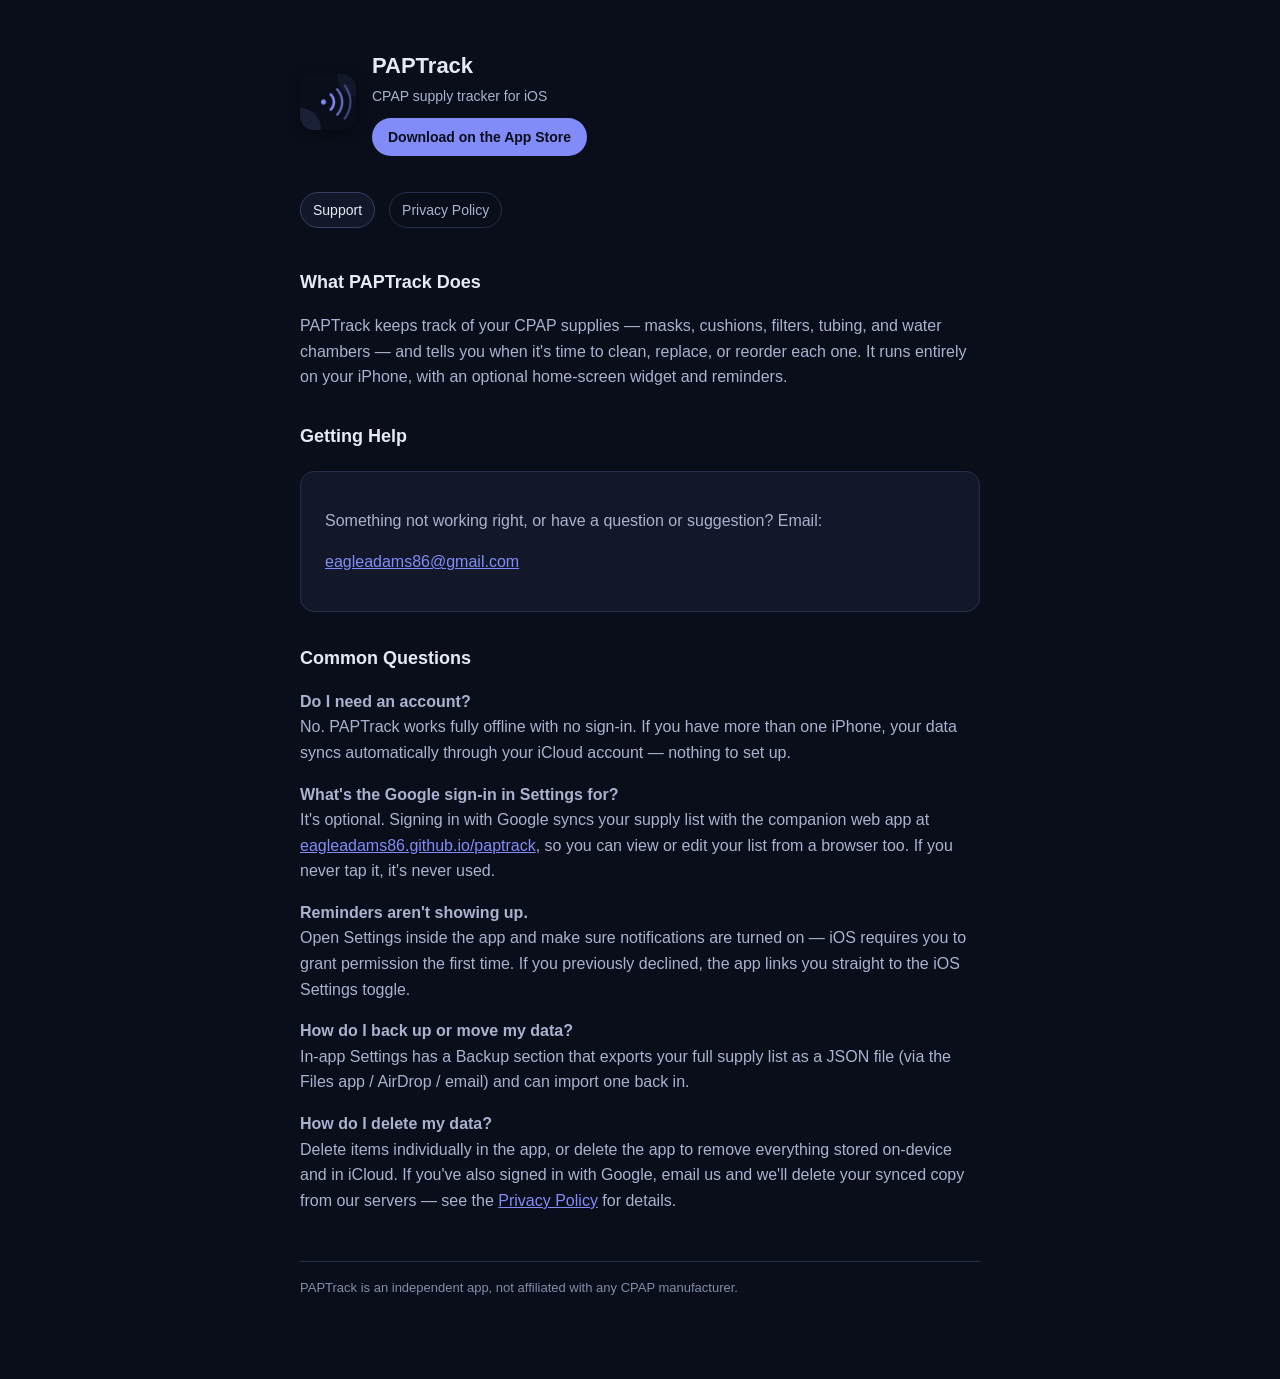
==== index.html @ 948b7377 "Add the App Store download link — PAPTrack 1.0 is live The hero now carries a Download on the App St" ====
<!doctype html>
<html lang="en">
<head>
<meta charset="utf-8">
<meta name="viewport" content="width=device-width, initial-scale=1">
<!-- Every page on eagleadams86.github.io shares one browser origin with the
     other apps' saved data, so even a static page carries a CSP: no script at
     all, and styles and images only from this site. -->
<meta http-equiv="Content-Security-Policy" content="default-src 'none'; style-src 'self'; img-src 'self'; base-uri 'none'; form-action 'none'">
<title>PAPTrack — Support</title>
<link rel="icon" type="image/png" href="assets/icon.png">
<link rel="stylesheet" href="style.css?v=3">
</head>
<body>
<div class="wrap">
  <header class="hero">
    <img src="assets/icon.png" alt="">
    <div>
      <h1>PAPTrack</h1>
      <p>CPAP supply tracker for iOS</p>
      <a class="store-link" href="https://apps.apple.com/us/app/paptrack-cpap-supply-tracker/id6793314905">Download on the App Store</a>
    </div>
  </header>

  <nav class="links">
    <a href="index.html" class="active" aria-current="page">Support</a>
    <a href="privacy.html">Privacy Policy</a>
  </nav>

  <h2>What PAPTrack Does</h2>
  <p>PAPTrack keeps track of your CPAP supplies — masks, cushions, filters, tubing, and water chambers — and tells you when it's time to clean, replace, or reorder each one. It runs entirely on your iPhone, with an optional home-screen widget and reminders.</p>

  <h2>Getting Help</h2>
  <div class="card">
    <p>Something not working right, or have a question or suggestion? Email:</p>
    <p><a href="mailto:eagleadams86@gmail.com">eagleadams86@gmail.com</a></p>
  </div>

  <h2>Common Questions</h2>

  <p><strong>Do I need an account?</strong><br>
  No. PAPTrack works fully offline with no sign-in. If you have more than one iPhone, your data syncs automatically through your iCloud account — nothing to set up.</p>

  <p><strong>What's the Google sign-in in Settings for?</strong><br>
  It's optional. Signing in with Google syncs your supply list with the companion web app at <a href="https://eagleadams86.github.io/paptrack/">eagleadams86.github.io/paptrack</a>, so you can view or edit your list from a browser too. If you never tap it, it's never used.</p>

  <p><strong>Reminders aren't showing up.</strong><br>
  Open Settings inside the app and make sure notifications are turned on — iOS requires you to grant permission the first time. If you previously declined, the app links you straight to the iOS Settings toggle.</p>

  <p><strong>How do I back up or move my data?</strong><br>
  In-app Settings has a Backup section that exports your full supply list as a JSON file (via the Files app / AirDrop / email) and can import one back in.</p>

  <p><strong>How do I delete my data?</strong><br>
  Delete items individually in the app, or delete the app to remove everything stored on-device and in iCloud. If you've also signed in with Google, email us and we'll delete your synced copy from our servers — see the <a href="privacy.html">Privacy Policy</a> for details.</p>

  <div class="meta">PAPTrack is an independent app, not affiliated with any CPAP manufacturer.</div>
</div>
</body>
</html>
---- style.css ----
/* Midnight palette — canonical source: tokens.json in eagleadams86/claude-theme-pack
   (the private source of truth for every app's palette; values are WCAG AA verified
   by its check_contrast.py — don't retune here, change the pack and re-copy). */
:root {
  --bg:#0a0e1a; --bg-card:#121829; --bg-card-alt:#1b2238; --border:#262f4a; --border-strong:#374163;
  --text-primary:#e7eaf6; --text-secondary:#aab2d0; --text-muted:#838cab;
  --accent:#818cf8; --green:#72fe84; --red:#fb7874;
  --radius:14px;
}

* { box-sizing: border-box; }

body {
  margin: 0;
  background: var(--bg);
  color: var(--text-primary);
  font: 16px/1.6 -apple-system, BlinkMacSystemFont, "Segoe UI", Roboto, sans-serif;
}

.wrap {
  max-width: 720px;
  margin: 0 auto;
  padding: 48px 20px 80px;
}

header.hero {
  display: flex;
  align-items: center;
  gap: 16px;
  margin-bottom: 36px;
}

header.hero img {
  width: 56px;
  height: 56px;
  border-radius: 14px;
  box-shadow: 0 4px 16px rgba(0,0,0,.4);
}

header.hero h1 {
  font-size: 22px;
  margin: 0;
}

header.hero p {
  margin: 2px 0 0;
  color: var(--text-secondary);
  font-size: 14px;
}

/* The App Store call-to-action under the hero title. Text colour is var(--bg)
   on purpose: the pack's onAccent token holds the same value as bg (dark ink
   on the accent fill) and this file's palette copy doesn't carry onAccent. */
a.store-link {
  display: inline-block;
  margin-top: 10px;
  background: var(--accent);
  color: var(--bg);
  text-decoration: none;
  font-size: 14px;
  font-weight: 600;
  padding: 8px 16px;
  border-radius: 999px;
}

a.store-link:hover { text-decoration: underline; }

nav.links {
  display: flex;
  gap: 14px;
  margin-bottom: 40px;
}

nav.links a {
  color: var(--text-secondary);
  text-decoration: none;
  font-size: 14px;
  padding: 6px 12px;
  border: 1px solid var(--border);
  border-radius: 999px;
}

nav.links a:hover, nav.links a.active, nav.links a[aria-current="page"] {
  color: var(--text-primary);
  border-color: var(--border-strong);
  background: var(--bg-card);
}

h2 {
  font-size: 18px;
  margin: 32px 0 10px;
  color: var(--text-primary);
}

h2:first-of-type { margin-top: 0; }

p, li { color: var(--text-secondary); }

a { color: var(--accent); }

ul { padding-left: 20px; }

.card {
  background: var(--bg-card);
  border: 1px solid var(--border);
  border-radius: var(--radius);
  padding: 20px 24px;
  margin: 20px 0;
}

.meta {
  color: var(--text-muted);
  font-size: 13px;
  margin-top: 48px;
  border-top: 1px solid var(--border);
  padding-top: 16px;
}

/* The effective-date line at the top of the privacy policy: same muted look,
   without the footer separator. Was an inline style attribute, which the CSP
   (style-src 'self', no 'unsafe-inline') rightly blocks. */
.meta.plain {
  margin-top: 0;
  border-top: none;
  padding-top: 0;
}

code {
  background: var(--bg-card-alt);
  padding: 2px 6px;
  border-radius: 4px;
  font-size: 14px;
}
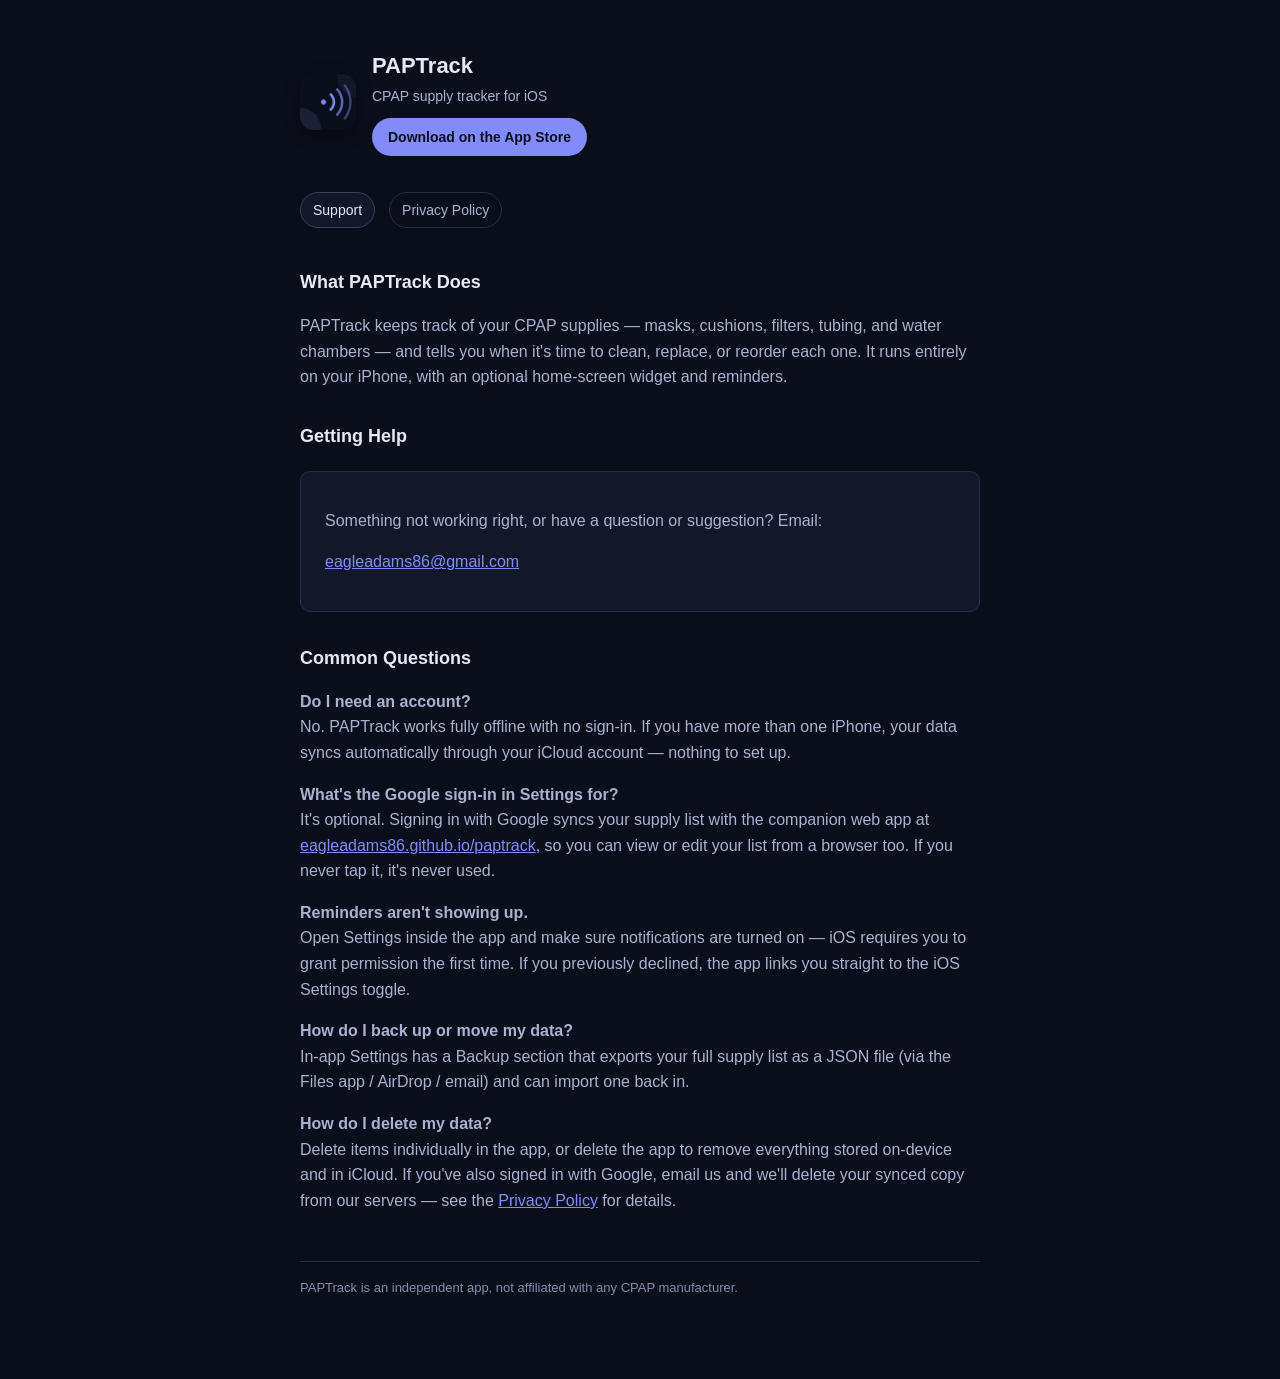
==== commit 688acad0: "Link the pack's theme.css instead of a hand-picked palette subset style.css held a midnight-only SUB" ====
--- a/index.html
+++ b/index.html
@@ -9,7 +9,8 @@
 <meta http-equiv="Content-Security-Policy" content="default-src 'none'; style-src 'self'; img-src 'self'; base-uri 'none'; form-action 'none'">
 <title>PAPTrack — Support</title>
 <link rel="icon" type="image/png" href="assets/icon.png">
-<link rel="stylesheet" href="style.css?v=3">
+<link rel="stylesheet" href="theme.css">
+<link rel="stylesheet" href="style.css?v=5">
 </head>
 <body>
 <div class="wrap">
--- a/theme.css
+++ b/theme.css
@@ -0,0 +1,223 @@
+/* ── GENERATED by build.py from tokens.json — DO NOT EDIT BY HAND ─────────────
+   Canonical theme palette for all eagleadams86 apps (source of truth:
+   github.com/eagleadams86/claude-theme-pack, local: ~/claude-theme-pack).
+
+   Themes: midnight (default, in :root), dark, light, sepia — selected with
+   data-theme="…" on <html>. Every pair below clears WCAG AA; check_contrast.py
+   in the pack is the gate. --text-hint sits at the 4.5:1 floor — never fade it
+   further. To change ANYTHING here: edit tokens.json in the pack, rebuild,
+   re-verify, then copy the generated file into each app.
+──────────────────────────────────────────────────────────────────────────── */
+:root {
+  /* Midnight — the default theme for all apps */
+  --bg: #0a0e1a;
+  --surface: #121829;
+  --surface-alt: #1b2238;
+  --border: #262f4a;
+  --border-strong: #374163;
+  --text-primary: #e7eaf6;
+  --text-secondary: #aab2d0;
+  --text-muted: #838cab;
+  --text-hint: #7f88a9;
+  --accent: #818cf8;
+  --on-accent: #0a0e1a;
+  --accent-bg: #242b4a;
+  --focus-border: #818cf8;
+  --border-control: #536396;
+  --ok: #72fe84;
+  --warn: #efbe39;
+  --serious: #f79b5c;
+  --err: #fb7874;
+  --ok-bg: #1e3635;
+  --warn-bg: #322c1b;
+  --serious-bg: #32241b;
+  --err-bg: #321b1b;
+  --btn-bg: #e7eaf6;
+  --btn-text: #0a0e1a;
+  --input-border: #374163;
+  --spinner-track: #262f4a;
+  --spinner-head: #7e87a8;
+  --radius: 10px;
+  --radius-sm: 6px;
+  --radius-pill: 999px;
+
+  /* Type — web only. The scale is derived from what the apps declare, not
+     from a modular ratio: 11–14px carries 78% of all font-size declarations.
+     Mobile deliberately does NOT get fixed sizes; see the role map in Theme.kt /
+     Theme.swift, which maps these roles onto the platform's scaling text styles. */
+  --font-sans: -apple-system, BlinkMacSystemFont, 'SF Pro Text', 'Segoe UI', Helvetica, Arial, sans-serif;
+  --font-mono: ui-monospace, SFMono-Regular, Menlo, monospace;
+  --fs-xs: 11px;        /* Uppercase section labels, axis ticks, legends */
+  --fs-sm: 12px;        /* Captions, help text, chips, badges */
+  --fs-base: 13px;      /* Body, controls, table and list rows */
+  --fs-md: 14px;        /* Emphasised body, card titles */
+  --fs-lg: 17px;        /* Panel and dialog headings */
+  --fs-xl: 22px;        /* Page titles, primary figures */
+  --fs-display: 30px;   /* Hero figures */
+  --fw-normal: 400;
+  --fw-medium: 500;
+  --fw-semibold: 600;
+  --fw-bold: 700;
+  --lh-tight: 1.25;
+  --lh-base: 1.5;
+  --lh-loose: 1.7;
+  --ls-tight: -0.01em;
+  --ls-label: 0.06em;
+
+  /* Never set --text-muted, --text-hint below --fs-sm (12px). Both sit at or near the 4.5:1
+     contrast floor, and passing the contrast gate is not the same as being
+     readable — check_contrast.py gates this. */
+
+  /* Spacing — 2px steps to 8px, 4px to 16px, then 8px and up. */
+  --sp-1: 2px;
+  --sp-2: 4px;
+  --sp-3: 6px;
+  --sp-4: 8px;
+  --sp-5: 12px;
+  --sp-6: 16px;
+  --sp-7: 24px;
+  --sp-8: 32px;
+  --sp-9: 48px;
+
+  /* Back-compat aliases (old lottery/portfolio names) — defined once, track the
+     active theme via var() */
+  --bg-card: var(--surface);
+  --bg-card-alt: var(--surface-alt);
+  --surface2: var(--surface-alt);
+  --border2: var(--border-strong);
+  --text: var(--text-primary);
+  --text2: var(--text-secondary);
+  --text3: var(--text-muted);
+  --green: var(--ok);
+  --red: var(--err);
+  --amber: var(--warn);
+  --green-bg: var(--ok-bg);
+  --red-bg: var(--err-bg);
+  --amber-bg: var(--warn-bg);
+  --unit-active-bg: var(--btn-bg);
+  --unit-active-txt: var(--btn-text);
+  --chart-tick: var(--text-muted);
+  --chart-grid: var(--border);
+}
+
+[data-theme="dark"] {
+  /* Dark */
+  --bg: #13151b;
+  --surface: #1c1f27;
+  --surface-alt: #262a33;
+  --border: #2d313b;
+  --border-strong: #3d424e;
+  --text-primary: #eef0f5;
+  --text-secondary: #adb1bd;
+  --text-muted: #9396a3;
+  --text-hint: #8c909d;
+  --accent: #eef0f5;
+  --on-accent: #13151b;
+  --accent-bg: #3c3e46;
+  --focus-border: #eef0f5;
+  --border-control: #626a7d;
+  --ok: #72fe84;
+  --warn: #efbe39;
+  --serious: #f79b5c;
+  --err: #fb7874;
+  --ok-bg: #273c33;
+  --warn-bg: #322c1b;
+  --serious-bg: #32241b;
+  --err-bg: #321b1b;
+  --btn-bg: #eef0f5;
+  --btn-text: #13151b;
+  --input-border: #3d424e;
+  --spinner-track: #2d313b;
+  --spinner-head: #9396a3;
+}
+
+[data-theme="light"] {
+  /* Light */
+  --bg: #f5f5f3;
+  --surface: #ffffff;
+  --surface-alt: #f0f0ee;
+  --border: #e0e0dd;
+  --border-strong: #c8c8c4;
+  --text-primary: #111110;
+  --text-secondary: #555551;
+  --text-muted: #656562;
+  --text-hint: #6d6d6d;
+  --accent: #266dc3;
+  --on-accent: #ffffff;
+  --accent-bg: #e9f0f9;
+  --focus-border: #266dc3;
+  --border-control: #8e8e86;
+  --ok: #0b7a67;
+  --warn: #7e6a07;
+  --serious: #995c33;
+  --err: #8f1e2a;
+  --ok-bg: #bcfee8;
+  --warn-bg: #fff0b2;
+  --serious-bg: #fff1e8;
+  --err-bg: #ffc9bf;
+  --btn-bg: #111110;
+  --btn-text: #ffffff;
+  --input-border: #c8c8c4;
+  --spinner-track: #e0e0dd;
+  --spinner-head: #656562;
+}
+
+[data-theme="sepia"] {
+  /* Sepia */
+  --bg: #f3ead7;
+  --surface: #fbf5e7;
+  --surface-alt: #eee2c9;
+  --border: #e0d3b4;
+  --border-strong: #cbb992;
+  --text-primary: #3a3020;
+  --text-secondary: #5e5039;
+  --text-muted: #6a5e46;
+  --text-hint: #71644b;
+  --accent: #3a3020;
+  --on-accent: #fbf5e7;
+  --accent-bg: #e2dbcd;
+  --focus-border: #3a3020;
+  --border-control: #9c824b;
+  --ok: #087256;
+  --warn: #746206;
+  --serious: #915430;
+  --err: #8b232d;
+  --ok-bg: #bcfee8;
+  --warn-bg: #fff0b2;
+  --serious-bg: #fee3d0;
+  --err-bg: #ffc9bf;
+  --btn-bg: #3a3020;
+  --btn-text: #fbf5e7;
+  --input-border: #cbb992;
+  --spinner-track: #e0d3b4;
+  --spinner-head: #6a5e46;
+}
+
+/* Explicit selection of the default theme needs no block: with no matching
+   [data-theme] the :root values above already apply. Apps should normalize
+   removed saved theme ids before setting data-theme: "slate" -> "dark" (same
+   palette, renamed), anything else unknown -> "midnight". */
+
+/* ── The one real RULE in this file ──────────────────────────────────────────
+   Everything above is custom properties; this is a declaration that takes
+   effect on its own, and it is here because every app needs it and no app
+   should have to remember it.
+
+   iOS Safari (and Chrome on Android) inflates the font of a block it judges to
+   be a wide column of small text — "font boosting" — only in LANDSCAPE, only
+   for some blocks, and never for the headings, tiles or table cells beside
+   them. These are UI-dense screens whose body text is 13px (--fs-base) sitting
+   in full-width cards, which is precisely the shape the heuristic fires on:
+   Financial Plan's card intros rendered two or three times the size of the
+   figures they introduced while everything around them stayed put.
+
+   `100%`, NOT `none`: `none` also disables the reader's own text scaling in
+   some engines, which is an accessibility setting rather than a bug — the same
+   distinction rule 7 draws for mobile Dynamic Type.
+
+   WEB ONLY, like the type scale, and for the same reason: there is no such
+   knob on Theme.kt / Theme.swift and there must not be one. Platform text
+   scaling on mobile is the setting to respect, not to switch off. An app that
+   inlines its tokens instead of linking this file (Golf Handicap) needs the
+   same two lines in its own <style>. */
+html { -webkit-text-size-adjust: 100%; text-size-adjust: 100%; }
--- a/style.css
+++ b/style.css
@@ -1,14 +1,18 @@
-/* Midnight palette — canonical source: tokens.json in eagleadams86/claude-theme-pack
-   (the private source of truth for every app's palette; values are WCAG AA verified
-   by its check_contrast.py — don't retune here, change the pack and re-copy). */
-:root {
-  --bg:#0a0e1a; --bg-card:#121829; --bg-card-alt:#1b2238; --border:#262f4a; --border-strong:#374163;
-  --text-primary:#e7eaf6; --text-secondary:#aab2d0; --text-muted:#838cab;
-  --accent:#818cf8; --green:#72fe84; --red:#fb7874;
-  --radius:14px;
-}
+/* ── Palette ────────────────────────────────────────────────────────────────
+   Comes from `theme.css`, linked before this file — the pack's generated file,
+   copied byte-for-byte, the same one every app in the family reads. Until
+   2026-08-18 this block held a hand-picked midnight-only SUBSET of the tokens;
+   the values were right, but a subset is a copy, and a copy is what drifts.
+   Linking the whole file also brings the other three themes along. Nothing here
+   selects one, so :root — midnight — applies, exactly as before.
+   --radius came across at 14px against the pack's 10px. That divergence is
+   gone: this site now takes the pack's radius like every other app.
+   Never retune anything here: change the pack's tokens.json, run its
+   check_contrast.py gate, rebuild, re-copy.
+──────────────────────────────────────────────────────────────────────────── */
 
 * { box-sizing: border-box; }
+/* text-size-adjust: theme.css declares it now (pack rule 9), not here. */
 
 body {
   margin: 0;
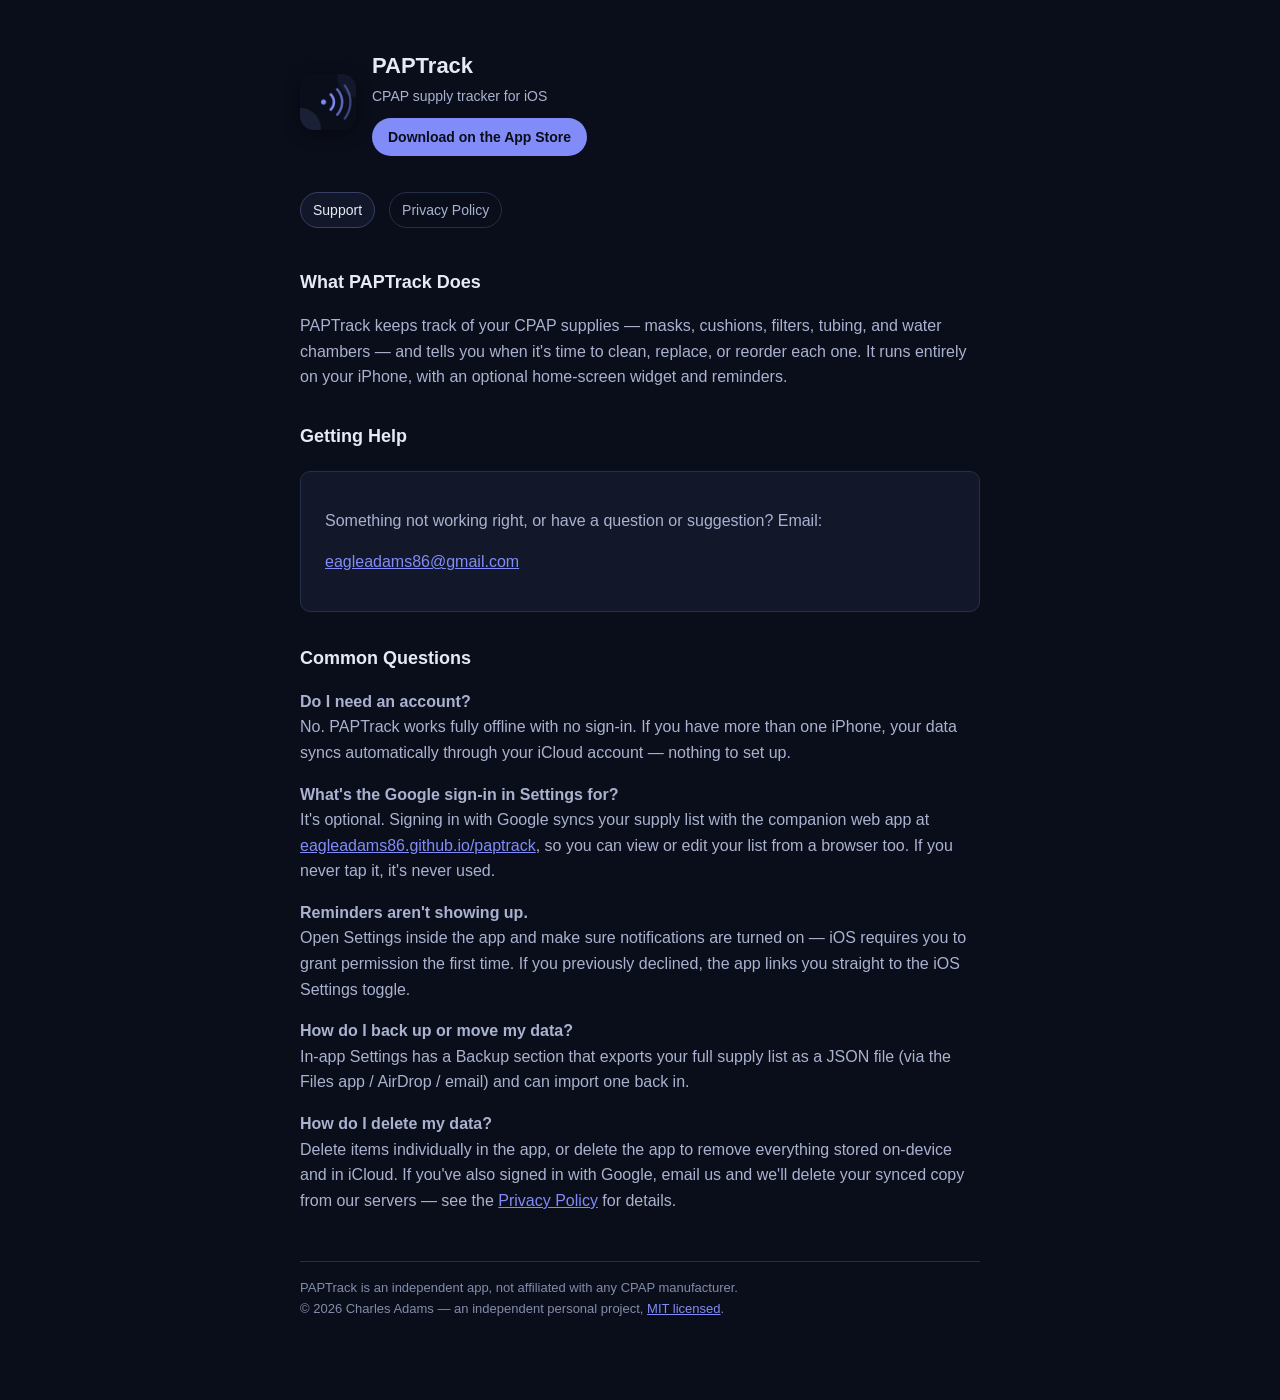
==== commit 2b29408d: "Add the copyright line to both pages Matches the authorship line every other public page in the fami" ====
--- a/index.html
+++ b/index.html
@@ -55,6 +55,8 @@
   Delete items individually in the app, or delete the app to remove everything stored on-device and in iCloud. If you've also signed in with Google, email us and we'll delete your synced copy from our servers — see the <a href="privacy.html">Privacy Policy</a> for details.</p>
 
   <div class="meta">PAPTrack is an independent app, not affiliated with any CPAP manufacturer.</div>
+  <div class="meta plain">&copy; 2026 Charles Adams — an independent personal project,
+    <a href="https://github.com/eagleadams86/paptrack-support/blob/main/LICENSE">MIT licensed</a>.</div>
 </div>
 </body>
 </html>
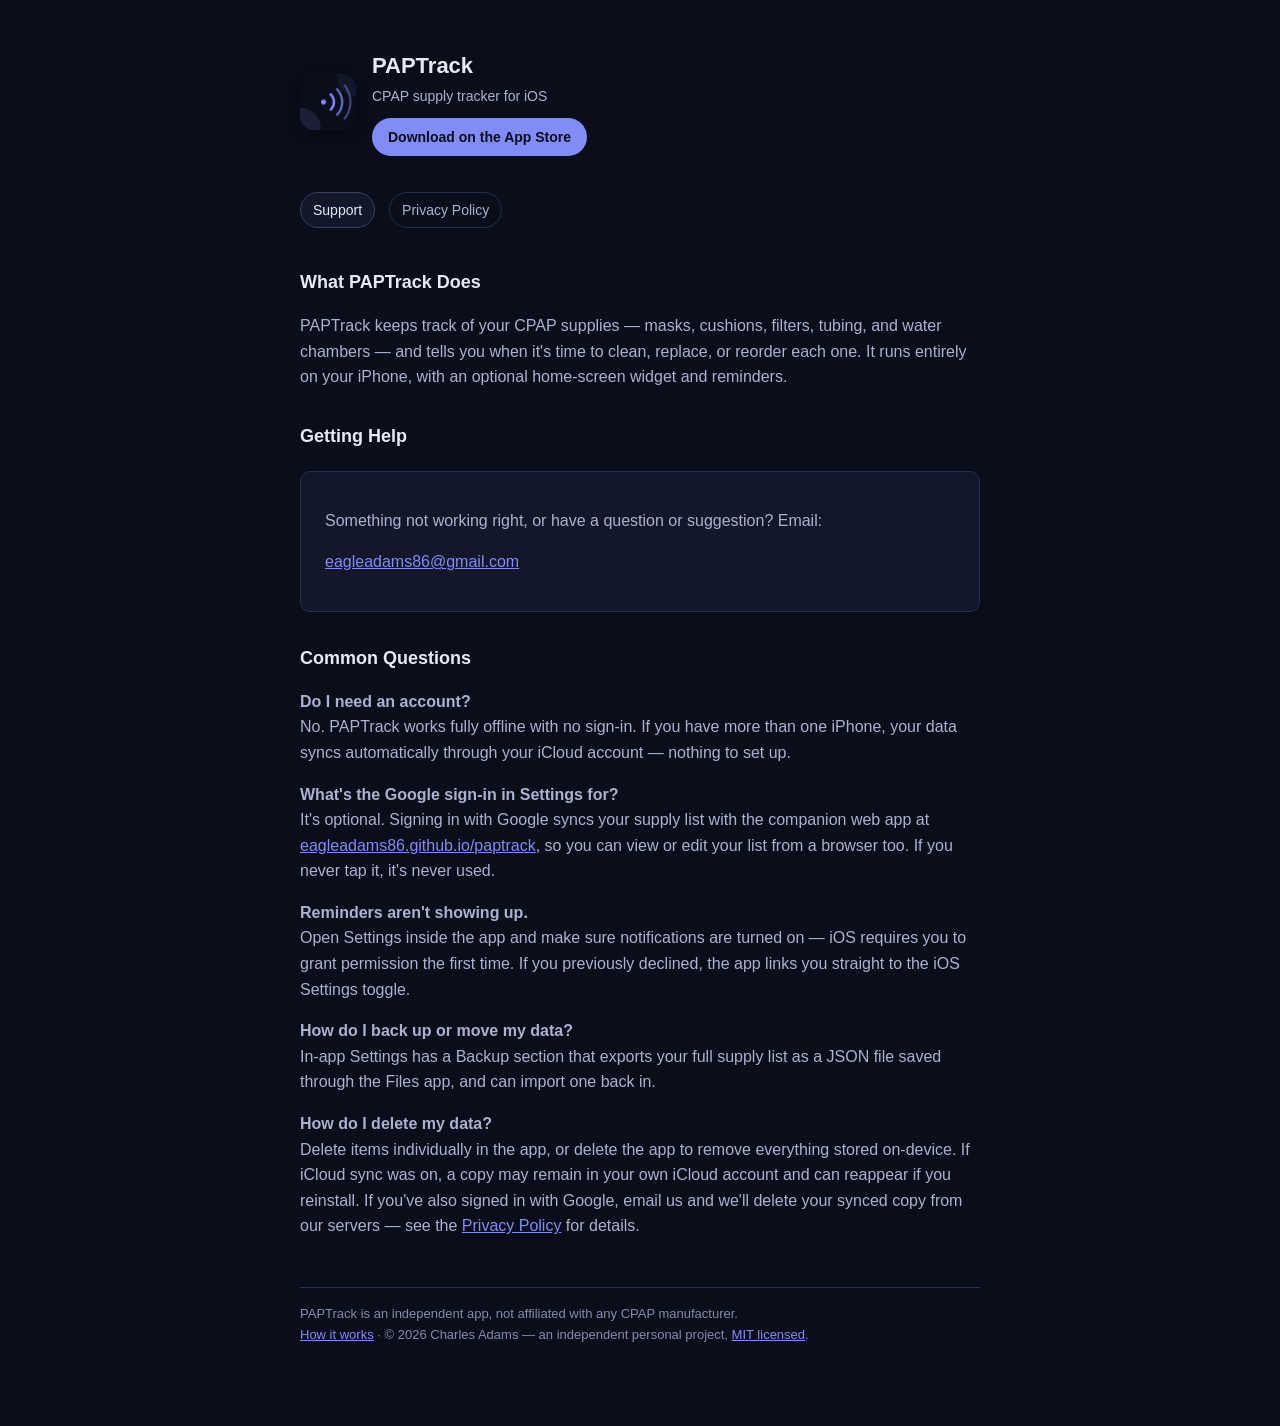
==== commit 40d963a7: "Correct the iCloud deletion promise and refresh small wording The privacy policy claimed deleting th" ====
--- a/index.html
+++ b/index.html
@@ -10,7 +10,7 @@
 <title>PAPTrack — Support</title>
 <link rel="icon" type="image/png" href="assets/icon.png">
 <link rel="stylesheet" href="theme.css">
-<link rel="stylesheet" href="style.css?v=5">
+<link rel="stylesheet" href="style.css?v=6">
 </head>
 <body>
 <div class="wrap">
@@ -49,13 +49,14 @@
   Open Settings inside the app and make sure notifications are turned on — iOS requires you to grant permission the first time. If you previously declined, the app links you straight to the iOS Settings toggle.</p>
 
   <p><strong>How do I back up or move my data?</strong><br>
-  In-app Settings has a Backup section that exports your full supply list as a JSON file (via the Files app / AirDrop / email) and can import one back in.</p>
+  In-app Settings has a Backup section that exports your full supply list as a JSON file saved through the Files app, and can import one back in.</p>
 
   <p><strong>How do I delete my data?</strong><br>
-  Delete items individually in the app, or delete the app to remove everything stored on-device and in iCloud. If you've also signed in with Google, email us and we'll delete your synced copy from our servers — see the <a href="privacy.html">Privacy Policy</a> for details.</p>
+  Delete items individually in the app, or delete the app to remove everything stored on-device. If iCloud sync was on, a copy may remain in your own iCloud account and can reappear if you reinstall. If you've also signed in with Google, email us and we'll delete your synced copy from our servers — see the <a href="privacy.html">Privacy Policy</a> for details.</p>
 
   <div class="meta">PAPTrack is an independent app, not affiliated with any CPAP manufacturer.</div>
-  <div class="meta plain">&copy; 2026 Charles Adams — an independent personal project,
+  <div class="meta plain"><a href="https://github.com/eagleadams86/paptrack-support">How it works</a> &middot;
+    &copy; 2026 Charles Adams — an independent personal project,
     <a href="https://github.com/eagleadams86/paptrack-support/blob/main/LICENSE">MIT licensed</a>.</div>
 </div>
 </body>
--- a/style.css
+++ b/style.css
@@ -52,14 +52,12 @@
   font-size: 14px;
 }
 
-/* The App Store call-to-action under the hero title. Text colour is var(--bg)
-   on purpose: the pack's onAccent token holds the same value as bg (dark ink
-   on the accent fill) and this file's palette copy doesn't carry onAccent. */
+/* The App Store call-to-action under the hero title: pack ink-on-accent-fill pair. */
 a.store-link {
   display: inline-block;
   margin-top: 10px;
   background: var(--accent);
-  color: var(--bg);
+  color: var(--on-accent);
   text-decoration: none;
   font-size: 14px;
   font-weight: 600;
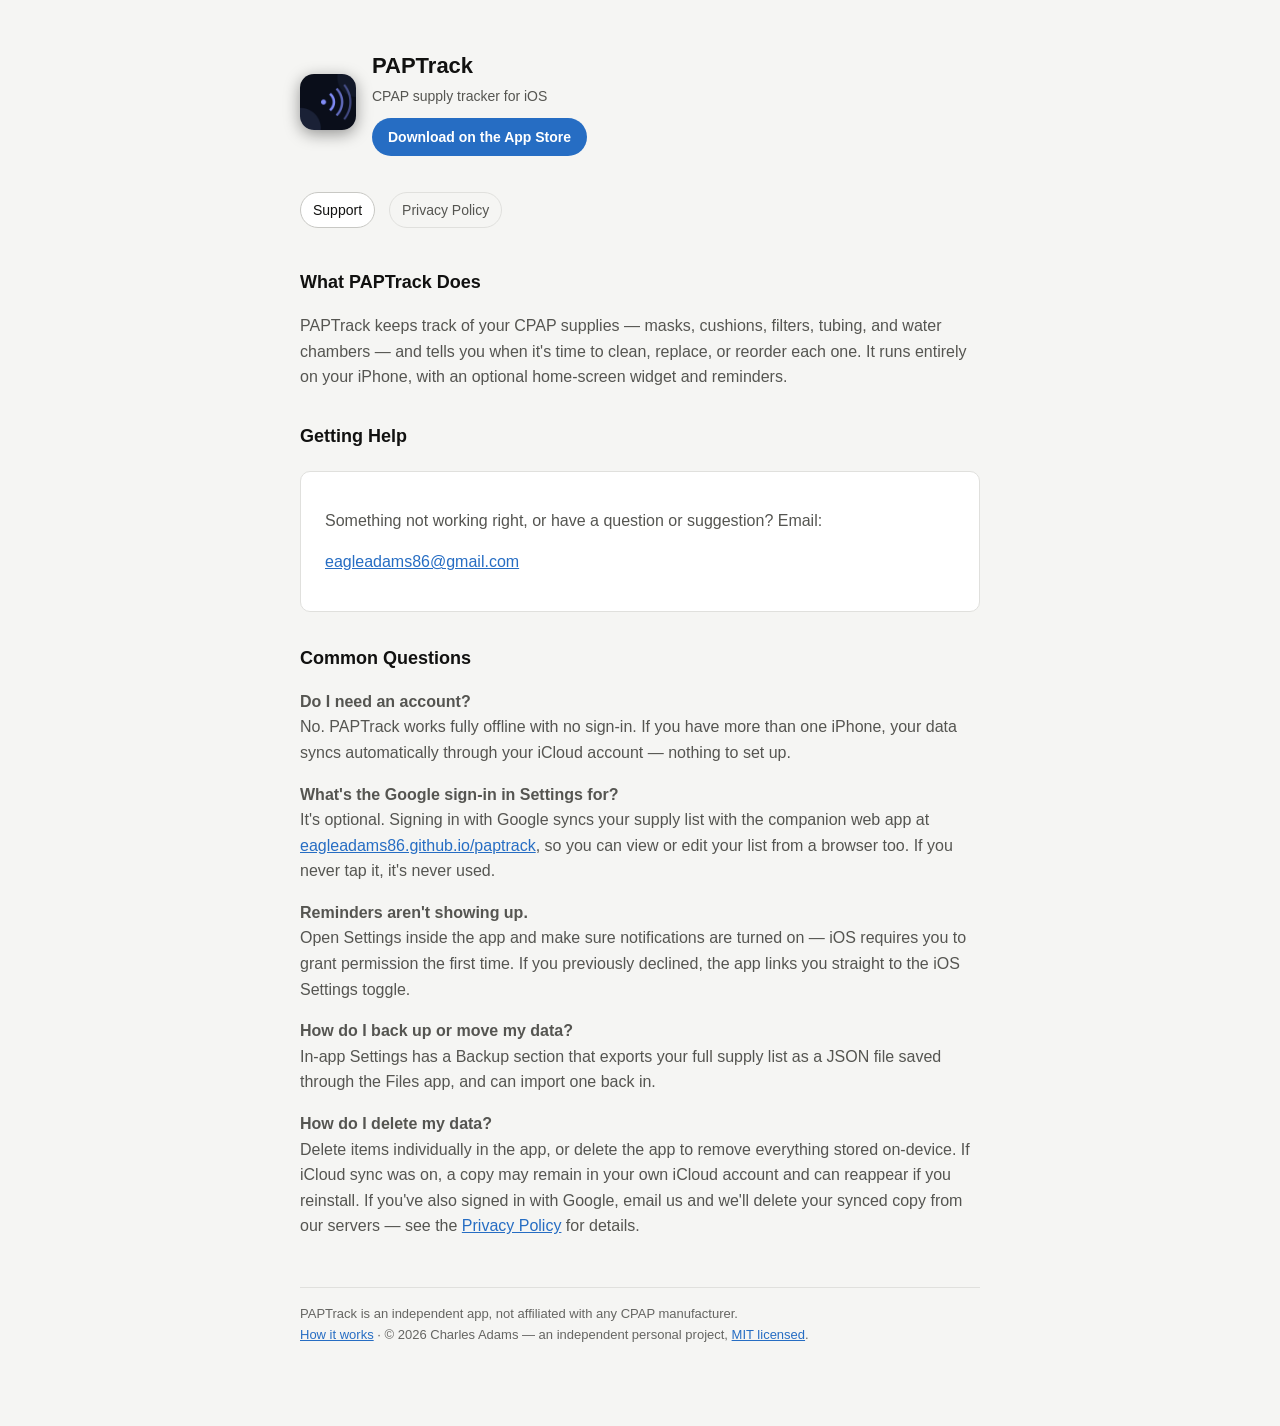
==== commit 2a24cd41: "Open on Auto by default, following the reader's system These pages have no theme picker and save not" ====
--- a/index.html
+++ b/index.html
@@ -1,5 +1,5 @@
 <!doctype html>
-<html lang="en">
+<html lang="en" data-theme="auto">
 <head>
 <meta charset="utf-8">
 <meta name="viewport" content="width=device-width, initial-scale=1">
@@ -10,7 +10,7 @@
 <title>PAPTrack — Support</title>
 <link rel="icon" type="image/png" href="assets/icon.png">
 <link rel="stylesheet" href="theme.css">
-<link rel="stylesheet" href="style.css?v=6">
+<link rel="stylesheet" href="style.css?v=7">
 </head>
 <body>
 <div class="wrap">
@@ -27,6 +27,14 @@
     <a href="index.html" class="active" aria-current="page">Support</a>
     <a href="privacy.html">Privacy Policy</a>
   </nav>
+
+  <!-- A real <main>, so the page's content is a landmark a screen reader can
+       jump straight to — and so the <footer> below is genuinely the OTHER end
+       of the document rather than the only landmark on a page with no main
+       content. A <footer> nested in main/article/section is not contentinfo at
+       all, which is why this closes before it and why .wrap stays an ordinary
+       <div>. Both pages here, matching every sibling app. -->
+  <main>
 
   <h2>What PAPTrack Does</h2>
   <p>PAPTrack keeps track of your CPAP supplies — masks, cushions, filters, tubing, and water chambers — and tells you when it's time to clean, replace, or reorder each one. It runs entirely on your iPhone, with an optional home-screen widget and reminders.</p>
@@ -54,10 +62,18 @@
   <p><strong>How do I delete my data?</strong><br>
   Delete items individually in the app, or delete the app to remove everything stored on-device. If iCloud sync was on, a copy may remain in your own iCloud account and can reappear if you reinstall. If you've also signed in with Google, email us and we'll delete your synced copy from our servers — see the <a href="privacy.html">Privacy Policy</a> for details.</p>
 
-  <div class="meta">PAPTrack is an independent app, not affiliated with any CPAP manufacturer.</div>
-  <div class="meta plain"><a href="https://github.com/eagleadams86/paptrack-support">How it works</a> &middot;
-    &copy; 2026 Charles Adams — an independent personal project,
-    <a href="https://github.com/eagleadams86/paptrack-support/blob/main/LICENSE">MIT licensed</a>.</div>
+  </main>
+
+  <!-- The footer every public page in this account carries. The repo link is
+       labelled "How it works" family-wide, and the authorship line is the one
+       the sibling apps carry, verbatim. .meta draws the separator rule above
+       it; .meta.plain is the same ink without a second rule. -->
+  <footer>
+    <div class="meta">PAPTrack is an independent app, not affiliated with any CPAP manufacturer.</div>
+    <div class="meta plain"><a href="https://github.com/eagleadams86/paptrack-support">How it works</a> &middot;
+      &copy; 2026 Charles Adams — an independent personal project,
+      <a href="https://github.com/eagleadams86/paptrack-support/blob/main/LICENSE">MIT licensed</a>.</div>
+  </footer>
 </div>
 </body>
 </html>
--- a/theme.css
+++ b/theme.css
@@ -2,14 +2,16 @@
    Canonical theme palette for all eagleadams86 apps (source of truth:
    github.com/eagleadams86/claude-theme-pack, local: ~/claude-theme-pack).
 
-   Themes: midnight (default, in :root), dark, light, sepia — selected with
+   Themes: midnight (the base palette, in :root), dark, light, sepia — selected with
    data-theme="…" on <html>. Every pair below clears WCAG AA; check_contrast.py
    in the pack is the gate. --text-hint sits at the 4.5:1 floor — never fade it
    further. To change ANYTHING here: edit tokens.json in the pack, rebuild,
    re-verify, then copy the generated file into each app.
 ──────────────────────────────────────────────────────────────────────────── */
 :root {
-  /* Midnight — the default theme for all apps */
+  /* Midnight — the base palette: what :root is filled with, and what an
+     unknown saved theme id falls back to. NOT the same as the default an app picks
+     when nothing is saved, which is "auto" — see the [data-theme="auto"] block below. */
   --bg: #0a0e1a;
   --surface: #121829;
   --surface-alt: #1b2238;
@@ -23,7 +25,7 @@
   --on-accent: #0a0e1a;
   --accent-bg: #242b4a;
   --focus-border: #818cf8;
-  --border-control: #536396;
+  --border-control: #5a6ba2;
   --ok: #72fe84;
   --warn: #efbe39;
   --serious: #f79b5c;
@@ -34,26 +36,40 @@
   --err-bg: #321b1b;
   --btn-bg: #e7eaf6;
   --btn-text: #0a0e1a;
-  --input-border: #374163;
+  --input-border: #5a6ba2;
   --spinner-track: #262f4a;
   --spinner-head: #7e87a8;
+  --series-1: #999cea;
+  --series-2: #ba8d12;
+  --series-3: #54c693;
+  --series-4: #cf5d9c;
+  --series-5: #bd5a39;
   --radius: 10px;
   --radius-sm: 6px;
   --radius-pill: 999px;
 
-  /* Type — web only. The scale is derived from what the apps declare, not
-     from a modular ratio: 11–14px carries 78% of all font-size declarations.
+  /* Type — web only. REM, off a 16px root, so browser zoom and a reader's own
+     default text size both work with no help from the page (WCAG 1.4.4 Resize
+     Text). A page that wants this has to leave the root alone: no `html {
+     font-size: 14px }`, and no `maximum-scale=1` in the viewport meta, which
+     takes pinch-zoom away from everyone and breaks the same criterion on a phone.
+
+     The ramp is the 11/12/13/14/17/22/30px scale this pack shipped until
+     2026-08-22, scaled by 16/13 and rounded to whole pixels at that root: same
+     shape, base moved from 13px to 16px. The px equivalent is in each comment
+     below, because that is the number an app author is picturing.
+
      Mobile deliberately does NOT get fixed sizes; see the role map in Theme.kt /
      Theme.swift, which maps these roles onto the platform's scaling text styles. */
   --font-sans: -apple-system, BlinkMacSystemFont, 'SF Pro Text', 'Segoe UI', Helvetica, Arial, sans-serif;
   --font-mono: ui-monospace, SFMono-Regular, Menlo, monospace;
-  --fs-xs: 11px;        /* Uppercase section labels, axis ticks, legends */
-  --fs-sm: 12px;        /* Captions, help text, chips, badges */
-  --fs-base: 13px;      /* Body, controls, table and list rows */
-  --fs-md: 14px;        /* Emphasised body, card titles */
-  --fs-lg: 17px;        /* Panel and dialog headings */
-  --fs-xl: 22px;        /* Page titles, primary figures */
-  --fs-display: 30px;   /* Hero figures */
+  --fs-xs: 0.8125rem;        /*  13px · Chrome, labels, hints, captions, badges, footers, table headings */
+  --fs-sm: 0.9375rem;        /*  15px · Table and list rows, toasts, secondary prose */
+  --fs-base: 1rem;      /*  16px · Body text, prose, controls and buttons */
+  --fs-md: 1.0625rem;        /*  17px · The app name, card headings, dialog headings */
+  --fs-lg: 1.3125rem;        /*  21px · A heading that owns a whole panel — rare, most headings are md */
+  --fs-xl: 1.6875rem;        /*  27px · Page titles, and the big figure on a summary tile */
+  --fs-display: 2.3125rem;   /*  37px · The one hero figure on a page that has one */
   --fw-normal: 400;
   --fw-medium: 500;
   --fw-semibold: 600;
@@ -64,9 +80,10 @@
   --ls-tight: -0.01em;
   --ls-label: 0.06em;
 
-  /* Never set --text-muted, --text-hint below --fs-sm (12px). Both sit at or near the 4.5:1
+  /* Never set --text-muted, --text-hint below --fs-xs (13px), and never
+     let that step itself fall under 12px. Both tiers sit at or near the 4.5:1
      contrast floor, and passing the contrast gate is not the same as being
-     readable — check_contrast.py gates this. */
+     readable — check_contrast.py gates the second half of that. */
 
   /* Spacing — 2px steps to 8px, 4px to 16px, then 8px and up. */
   --sp-1: 2px;
@@ -115,7 +132,7 @@
   --on-accent: #13151b;
   --accent-bg: #3c3e46;
   --focus-border: #eef0f5;
-  --border-control: #626a7d;
+  --border-control: #6a7387;
   --ok: #72fe84;
   --warn: #efbe39;
   --serious: #f79b5c;
@@ -126,9 +143,14 @@
   --err-bg: #321b1b;
   --btn-bg: #eef0f5;
   --btn-text: #13151b;
-  --input-border: #3d424e;
+  --input-border: #6a7387;
   --spinner-track: #2d313b;
   --spinner-head: #9396a3;
+  --series-1: #999cea;
+  --series-2: #ba8d12;
+  --series-3: #54c693;
+  --series-4: #cf5d9c;
+  --series-5: #bd5a39;
 }
 
 [data-theme="light"] {
@@ -146,7 +168,7 @@
   --on-accent: #ffffff;
   --accent-bg: #e9f0f9;
   --focus-border: #266dc3;
-  --border-control: #8e8e86;
+  --border-control: #8a8a82;
   --ok: #0b7a67;
   --warn: #7e6a07;
   --serious: #995c33;
@@ -157,9 +179,14 @@
   --err-bg: #ffc9bf;
   --btn-bg: #111110;
   --btn-text: #ffffff;
-  --input-border: #c8c8c4;
+  --input-border: #8a8a82;
   --spinner-track: #e0e0dd;
   --spinner-head: #656562;
+  --series-1: #276fa5;
+  --series-2: #8d7803;
+  --series-3: #009966;
+  --series-4: #722460;
+  --series-5: #8d3f24;
 }
 
 [data-theme="sepia"] {
@@ -177,7 +204,7 @@
   --on-accent: #fbf5e7;
   --accent-bg: #e2dbcd;
   --focus-border: #3a3020;
-  --border-control: #9c824b;
+  --border-control: #977e49;
   --ok: #087256;
   --warn: #746206;
   --serious: #915430;
@@ -188,26 +215,117 @@
   --err-bg: #ffc9bf;
   --btn-bg: #3a3020;
   --btn-text: #fbf5e7;
-  --input-border: #cbb992;
+  --input-border: #977e49;
   --spinner-track: #e0d3b4;
   --spinner-head: #6a5e46;
-}
-
-/* Explicit selection of the default theme needs no block: with no matching
-   [data-theme] the :root values above already apply. Apps should normalize
-   removed saved theme ids before setting data-theme: "slate" -> "dark" (same
-   palette, renamed), anything else unknown -> "midnight". */
-
-/* ── The one real RULE in this file ──────────────────────────────────────────
-   Everything above is custom properties; this is a declaration that takes
-   effect on its own, and it is here because every app needs it and no app
-   should have to remember it.
+  --series-1: #0f63ae;
+  --series-2: #937b27;
+  --series-3: #247e51;
+  --series-4: #87366f;
+  --series-5: #7b3015;
+}
+
+[data-theme="auto"] {
+  /* Auto, resolved LIGHT — the reader's system is in light mode. Every value is
+     the Light block above; nothing new is defined here. */
+  --bg: #f5f5f3;
+  --surface: #ffffff;
+  --surface-alt: #f0f0ee;
+  --border: #e0e0dd;
+  --border-strong: #c8c8c4;
+  --text-primary: #111110;
+  --text-secondary: #555551;
+  --text-muted: #656562;
+  --text-hint: #6d6d6d;
+  --accent: #266dc3;
+  --on-accent: #ffffff;
+  --accent-bg: #e9f0f9;
+  --focus-border: #266dc3;
+  --border-control: #8a8a82;
+  --ok: #0b7a67;
+  --warn: #7e6a07;
+  --serious: #995c33;
+  --err: #8f1e2a;
+  --ok-bg: #bcfee8;
+  --warn-bg: #fff0b2;
+  --serious-bg: #fff1e8;
+  --err-bg: #ffc9bf;
+  --btn-bg: #111110;
+  --btn-text: #ffffff;
+  --input-border: #8a8a82;
+  --spinner-track: #e0e0dd;
+  --spinner-head: #656562;
+  --series-1: #276fa5;
+  --series-2: #8d7803;
+  --series-3: #009966;
+  --series-4: #722460;
+  --series-5: #8d3f24;
+}
+
+@media (prefers-color-scheme: dark) {
+  [data-theme="auto"] {
+    /* Auto, resolved MIDNIGHT — the family default, which is what "the dark one"
+       means here. Same specificity as the block above and later in the file, so
+       it wins; no !important needed. */
+    --bg: #0a0e1a;
+    --surface: #121829;
+    --surface-alt: #1b2238;
+    --border: #262f4a;
+    --border-strong: #374163;
+    --text-primary: #e7eaf6;
+    --text-secondary: #aab2d0;
+    --text-muted: #838cab;
+    --text-hint: #7f88a9;
+    --accent: #818cf8;
+    --on-accent: #0a0e1a;
+    --accent-bg: #242b4a;
+    --focus-border: #818cf8;
+    --border-control: #5a6ba2;
+    --ok: #72fe84;
+    --warn: #efbe39;
+    --serious: #f79b5c;
+    --err: #fb7874;
+    --ok-bg: #1e3635;
+    --warn-bg: #322c1b;
+    --serious-bg: #32241b;
+    --err-bg: #321b1b;
+    --btn-bg: #e7eaf6;
+    --btn-text: #0a0e1a;
+    --input-border: #5a6ba2;
+    --spinner-track: #262f4a;
+    --spinner-head: #7e87a8;
+    --series-1: #999cea;
+    --series-2: #ba8d12;
+    --series-3: #54c693;
+    --series-4: #cf5d9c;
+    --series-5: #bd5a39;
+  }
+}
+
+/* Explicit selection of midnight needs no block: with no matching [data-theme]
+   the :root values above already apply. Apps should normalize removed saved
+   theme ids before setting data-theme: "slate" -> "dark" (same palette,
+   renamed), anything else unknown -> "auto". "auto" IS a valid saved id (see
+   the block above) and must not be normalized away.
+
+   THE DEFAULT IS "auto" (2026-08-22): a reader who has never touched the picker
+   gets Light on a light system and Midnight on a dark one, so an app writes
+   data-theme="auto" when it finds nothing saved — and writes it in the markup
+   too, so the page is still right if the boot script never runs. Midnight stays
+   the base palette in :root and stays what Auto means by "dark"; what changed is
+   only which id an app reaches for when the reader has expressed no preference. */
+
+/* ── The real RULES in this file (there are four) ────────────────────────────
+   Everything above is custom properties; these are declarations that take
+   effect on their own, and they are here because every app needs them and no
+   app should have to remember them.
 
    iOS Safari (and Chrome on Android) inflates the font of a block it judges to
    be a wide column of small text — "font boosting" — only in LANDSCAPE, only
    for some blocks, and never for the headings, tiles or table cells beside
-   them. These are UI-dense screens whose body text is 13px (--fs-base) sitting
-   in full-width cards, which is precisely the shape the heuristic fires on:
+   them. These are UI-dense screens whose body text sits in full-width cards,
+   which is precisely the shape the heuristic fires on (it fired hardest while
+   --fs-base was 13px, and a 16px base makes it less likely, not impossible):
    Financial Plan's card intros rendered two or three times the size of the
    figures they introduced while everything around them stayed put.
 
@@ -217,7 +335,243 @@
 
    WEB ONLY, like the type scale, and for the same reason: there is no such
    knob on Theme.kt / Theme.swift and there must not be one. Platform text
-   scaling on mobile is the setting to respect, not to switch off. An app that
-   inlines its tokens instead of linking this file (Golf Handicap) needs the
-   same two lines in its own <style>. */
+   scaling on mobile is the setting to respect, not to switch off. Every web
+   app links this file as of 2026-08-18; if one ever inlines its tokens
+   instead, it needs the same two lines in its own <style>. */
 html { -webkit-text-size-adjust: 100%; text-size-adjust: 100%; }
+
+/* ── ...and a third, found the same way ──────────────────────────────────────
+   TEXT RENDERED VISIBLY BOLDER IN FIVE APPS THAN IN THE OTHER THREE, at
+   identical font-weights. Charles spotted it comparing PAPTrack's header with
+   Sprint Predictability's on 2026-08-22 — "a couple of the apps still have
+   bolder text" — and he was right, in a way no measurement taken up to that
+   point could show: every control in both rows computed `font-weight: 400`.
+   The difference was not the WEIGHT, it was the RASTERISATION.
+
+   macOS renders text with subpixel antialiasing by default, which thickens
+   glyph stems. On a dark background — which is what Midnight, the default
+   theme, gives every one of these apps — that reads as noticeably heavier and
+   slightly blurred. `antialiased` switches to grayscale, which is why it is the
+   near-universal choice for dark UIs.
+
+   Money Map, Sprint Predictability and Flow Metrics had carried it in their own
+   body rules since long before this file existed; Golf Handicap, PAPTrack, the
+   two lottery pages and the Task Dashboard never had it. Eight pages, two
+   different renderings of the same 400-weight text, and nothing in any app's
+   CSS that looked wrong on its own. It belongs HERE for the same reason the
+   palette and the type ramp do: it is a property of the family, not of any one
+   app, and no app should have to remember it.
+
+   The Firefox/macOS counterpart comes with it. It does nothing anywhere else —
+   both properties are no-ops off macOS, so this costs Windows and Android
+   readers nothing.
+
+   WEB ONLY. Theme.kt and Theme.swift must not gain an equivalent: both
+   platforms already render text the way their own OS intends. */
+html { -webkit-font-smoothing: antialiased; -moz-osx-font-smoothing: grayscale; }
+
+/* ── ...and the second one, for the same reason ──────────────────────────────
+   iOS Safari ZOOMS THE PAGE IN whenever a focused form control is under 16px.
+   Body text was 13px (--fs-base) and controls inherit it, so every tap into a
+   box zoomed the app: the page then sits wider than the screen — dialogs cut
+   off at the right, the wrap's padding gone — and pinching back out lasts only
+   until the next field is tapped. Found in an INSTALLED web app on an iPhone,
+   where there is no browser chrome to make the zoom legible as zoom, and then
+   found in all five web apps at once (2026-08-19).
+
+   SINCE 2026-08-22 --fs-base IS 16px, so a control that simply inherits body
+   text is already at the floor and this rule is a no-op for it. It stays, and
+   it must: the rule is not "make the base 16px", it is "nothing a coarse
+   pointer can focus may be under 16px", and the ramp still has four steps below
+   base that an app is free to put on a control. A base that happens to clear
+   the floor is a fact about today's tokens, not a guarantee.
+
+   The fix has to be the FONT, not the viewport: `maximum-scale=1` /
+   `user-scalable=no` stop it by taking pinch-zoom away from everyone, which is
+   a real accessibility loss, and modern iOS ignores them anyway.
+
+   This does NOT contradict rule 6's scale. The scale still governs what text
+   READS at; 16px here is a floor iOS imposes on one interaction, on touch only.
+   Nothing else moves, and no `--fs-*` step changed.
+
+   `!important`, AND `html` prefixes. The first version of this rule shipped
+   with the prefixes alone, on the reasoning that they beat a bare `select` in
+   the app's own <style> further down the cascade — which they do — while still
+   leaving an app free to override "where it really means to", the app then
+   owning the re-assertion. That contract failed completely and silently.
+   `html select` is specificity 0-0-2: it out-ranks an element selector and
+   NOTHING else. Every app sizes its pickers with a class or an id — `.theme-sel`
+   (0-1-0), `#teamSel, #themeSel` (1-0-0), `#shareLink` (1-0-0) — so all seven
+   web apps kept zooming on iOS with this rule present and believed to be
+   working (measured 2026-08-20, when the base was 13px: 13px pickers in five
+   apps, an 11px share-link field in four, 12px controls in the lottery pages). A rule every app defeats
+   by accident is not a rule, and "no app should have to remember it" above is
+   the whole point of this file.
+
+   So the floor is now non-negotiable on touch. An app that wants a smaller
+   control cannot have one where a coarse pointer can focus it — that is the
+   correct answer, not a limitation: below 16px iOS zooms the page, and no
+   design intent survives that. Sizes on a mouse are untouched, which is where
+   the chrome height actually reads.
+
+   Checkbox and radio are absent on purpose: they raise no keyboard, and sizing
+   them here would be a visual change with no reason behind it. `select` IS
+   present even though it raises no keyboard either — iOS zooms for its picker
+   just the same, which the "only controls you type into" wording used to miss.
+
+   WEB ONLY, like the rule above and the type scale — Theme.kt and Theme.swift
+   must not gain an equivalent. */
+@media (pointer: coarse) {
+  html input[type=text], html input[type=number], html input[type=date],
+  html input[type=month], html input[type=search], html input[type=tel],
+  html input[type=url], html input[type=email], html input[type=password],
+  html select, html textarea { font-size: 16px !important; }
+}
+
+/* ── ...and a third, from the same afternoon ─────────────────────────────────
+   A DATE FIELD RENDERED 20px WIDER THAN THE COLUMN IT WAS GIVEN, in Sprint
+   Predictability, PAPTrack and Golf Handicap at once, and only on iOS. Every
+   app declares `* { box-sizing: border-box }`, so `width: 100%` on a field is
+   meant to mean "the column, padding and border included". WebKit ignores that
+   on a form control it is drawing NATIVELY: `input[type=date]` comes back
+   `content-box` whatever the author stylesheet says — even an inline
+   `box-sizing: border-box` on the element loses — so 100% became the column
+   PLUS 18px of padding and 2px of border, and the box hung out over its
+   neighbour and past the edge of the panel. Measured on iOS 27: a field in a
+   145px column laid out at 165px, and 145px the moment appearance was off.
+
+   Turning the native appearance off is what hands box-sizing back. It costs
+   nothing that was wanted: these fields are already given the family's
+   background, border and radius, and the native chrome was being painted over
+   anyway. The picker still opens on tap and the value still reads as a
+   formatted date — appearance governs the drawing, not the control.
+
+   Only the date-ish types. `select` keeps its appearance because the arrow IS
+   the affordance, and text and number inputs were never drawn natively enough
+   for WebKit to override them.
+
+   The reason it surfaced when it did is the rule above: at the 13px base of
+   the time the same 20px overflow was there and read as a snug box, and at the
+   16px touch floor the date text grew into the room the overflow was
+   stealing. A bug this file uncovered is
+   this file's to fix.
+
+   WEB ONLY. */
+input[type=date], input[type=month], input[type=week],
+input[type=time], input[type=datetime-local] {
+  -webkit-appearance: none; appearance: none;
+}
+
+
+/* ── ...and a fourth, for the medium the others forget ───────────────────────
+   PRINTING. Every app in this family defaults to a dark palette, and a dark
+   palette on paper is either a wall of ink or — because browsers drop
+   backgrounds by default — pale grey text on white, which is worse. Nothing in
+   an app can fix that on its own without inventing a print palette, and a
+   palette invented in an app is exactly what this repo exists to prevent.
+
+   So the palette below is LIGHT, copied verbatim from the Light theme. No new
+   colour is defined here and none can be: the contrast gate already covers
+   every value, and rule 5's count of four themes is untouched, because this is
+   a fifth MEDIUM rather than a fifth theme.
+
+   It leaves Light and Sepia alone. Both are already light, and Sepia is a
+   deliberate choice of a paper-coloured screen — overriding it would be this
+   file telling a reader their own answer was wrong. Only the dark ones are
+   changed, which is the only case that was actually broken. "auto" needs no
+   special case: in light mode it already IS these values, and in dark mode it
+   is caught by the same selector.
+
+   `:root:not(...)` out-ranks any app's own `[data-theme=...]` block (0-3-0
+   against 0-1-0), which matters because several apps re-declare a token or two
+   in their own <style> AFTER linking this file.
+
+   WEB ONLY, like the three rules above. */
+@media print {
+  :root:not([data-theme="light"]):not([data-theme="sepia"]) {
+    /* Form controls, scrollbars and the like are drawn by the engine off this,
+       not off the tokens — a dark one puts dark chrome on white paper. */
+    color-scheme: light;
+    --bg: #f5f5f3;
+    --surface: #ffffff;
+    --surface-alt: #f0f0ee;
+    --border: #e0e0dd;
+    --border-strong: #c8c8c4;
+    --text-primary: #111110;
+    --text-secondary: #555551;
+    --text-muted: #656562;
+    --text-hint: #6d6d6d;
+    --accent: #266dc3;
+    --on-accent: #ffffff;
+    --accent-bg: #e9f0f9;
+    --focus-border: #266dc3;
+    --border-control: #8a8a82;
+    --ok: #0b7a67;
+    --warn: #7e6a07;
+    --serious: #995c33;
+    --err: #8f1e2a;
+    --ok-bg: #bcfee8;
+    --warn-bg: #fff0b2;
+    --serious-bg: #fff1e8;
+    --err-bg: #ffc9bf;
+    --btn-bg: #111110;
+    --btn-text: #ffffff;
+    --input-border: #8a8a82;
+    --spinner-track: #e0e0dd;
+    --spinner-head: #656562;
+    --series-1: #276fa5;
+    --series-2: #8d7803;
+    --series-3: #009966;
+    --series-4: #722460;
+    --series-5: #8d3f24;
+  }
+
+  /* A CHART'S COLOURS ARE ITS MEANING. Browsers drop background colour when
+     printing, to save ink, which is right for a page whose backgrounds are
+     decoration and wrong for a canvas: every bar, band and slice on it is
+     painted, and dropped it prints as an empty box. Asked for by name rather
+     than with `*`, so the ink is spent where it carries information.
+     (An app's own status TINTS — a RAG pill, a threshold band drawn in CSS —
+     are the same argument and the same fix, but they are the app's own class
+     names; Sprint Velocity's block is the worked example.) */
+  canvas { print-color-adjust: exact; -webkit-print-color-adjust: exact; }
+
+  /* The family's own chrome, and nothing an app owns. `.headbar` is the header
+     row every app-shaped consumer here uses; what goes is the BUTTONS in it and
+     the two pickers that only exist to change how the page looks, while
+     `.brand` stays — a printed page with no name on it is a page you cannot
+     file.
+
+     `.headbar select` in general does NOT go, and that is a correction worth
+     recording: Sprint Velocity's team picker lives in the header, and its
+     selected value is the one thing a printed report has to say. A select
+     prints as its chosen option, which is exactly what is wanted. Only the
+     pickers named here are furniture by definition — they change presentation
+     and nothing else — and those names are already known to this file (see
+     rule 11's account of `#themeSel` / `.theme-sel`). */
+  .headbar button,
+  .headbar .btn,
+  #themeSel, .theme-sel, #zoomSel,
+  [role="tablist"] { display: none !important; }
+
+  /* The handle for everything else. An app tags its own furniture with this
+     rather than this file guessing at class names it cannot see. */
+  .no-print { display: none !important; }
+
+  /* A sticky header prints once, over the top of whatever the first page
+     happens to start with. */
+  header { position: static !important; }
+
+  /* What any page owes a sheet of paper. A long table repeats its headings, a
+     row or a chart is not torn in half, and a heading does not print alone at
+     the foot of a page. Card shadows are ink spent on a screen effect. */
+  @page { margin: 12mm; }
+  thead { display: table-header-group; }
+  tr, img, svg, canvas { break-inside: avoid; }
+  h1, h2, h3 { break-after: avoid; }
+  .card { box-shadow: none; }
+
+  /* Some stylesheets print a link's href after it. On a page of financial
+     figures that is noise; an app that wants it can say so itself. */
+  a[href]::after { content: none !important; }
+}
--- a/style.css
+++ b/style.css
@@ -100,6 +100,22 @@
 
 a { color: var(--accent); }
 
+/* The keyboard's view of this page. Every sibling app draws its own focus ring
+   from the pack's --focus-border rather than leaving the browser's default,
+   which on the midnight page is a thin ring the theme has no say over — and on
+   the pill-shaped nav links it traced a rectangle round a rounded control.
+   `:focus-visible`, not `:focus`, so a mouse click never draws it. */
+a:focus-visible,
+nav.links a:focus-visible,
+a.store-link:focus-visible {
+  outline: 2px solid var(--focus-border);
+  outline-offset: 2px;
+  border-radius: 3px;
+}
+/* The pills and the store button already have their own radius; matching it
+   keeps the ring on the shape rather than around it. */
+nav.links a:focus-visible, a.store-link:focus-visible { border-radius: 999px; }
+
 ul { padding-left: 20px; }
 
 .card {
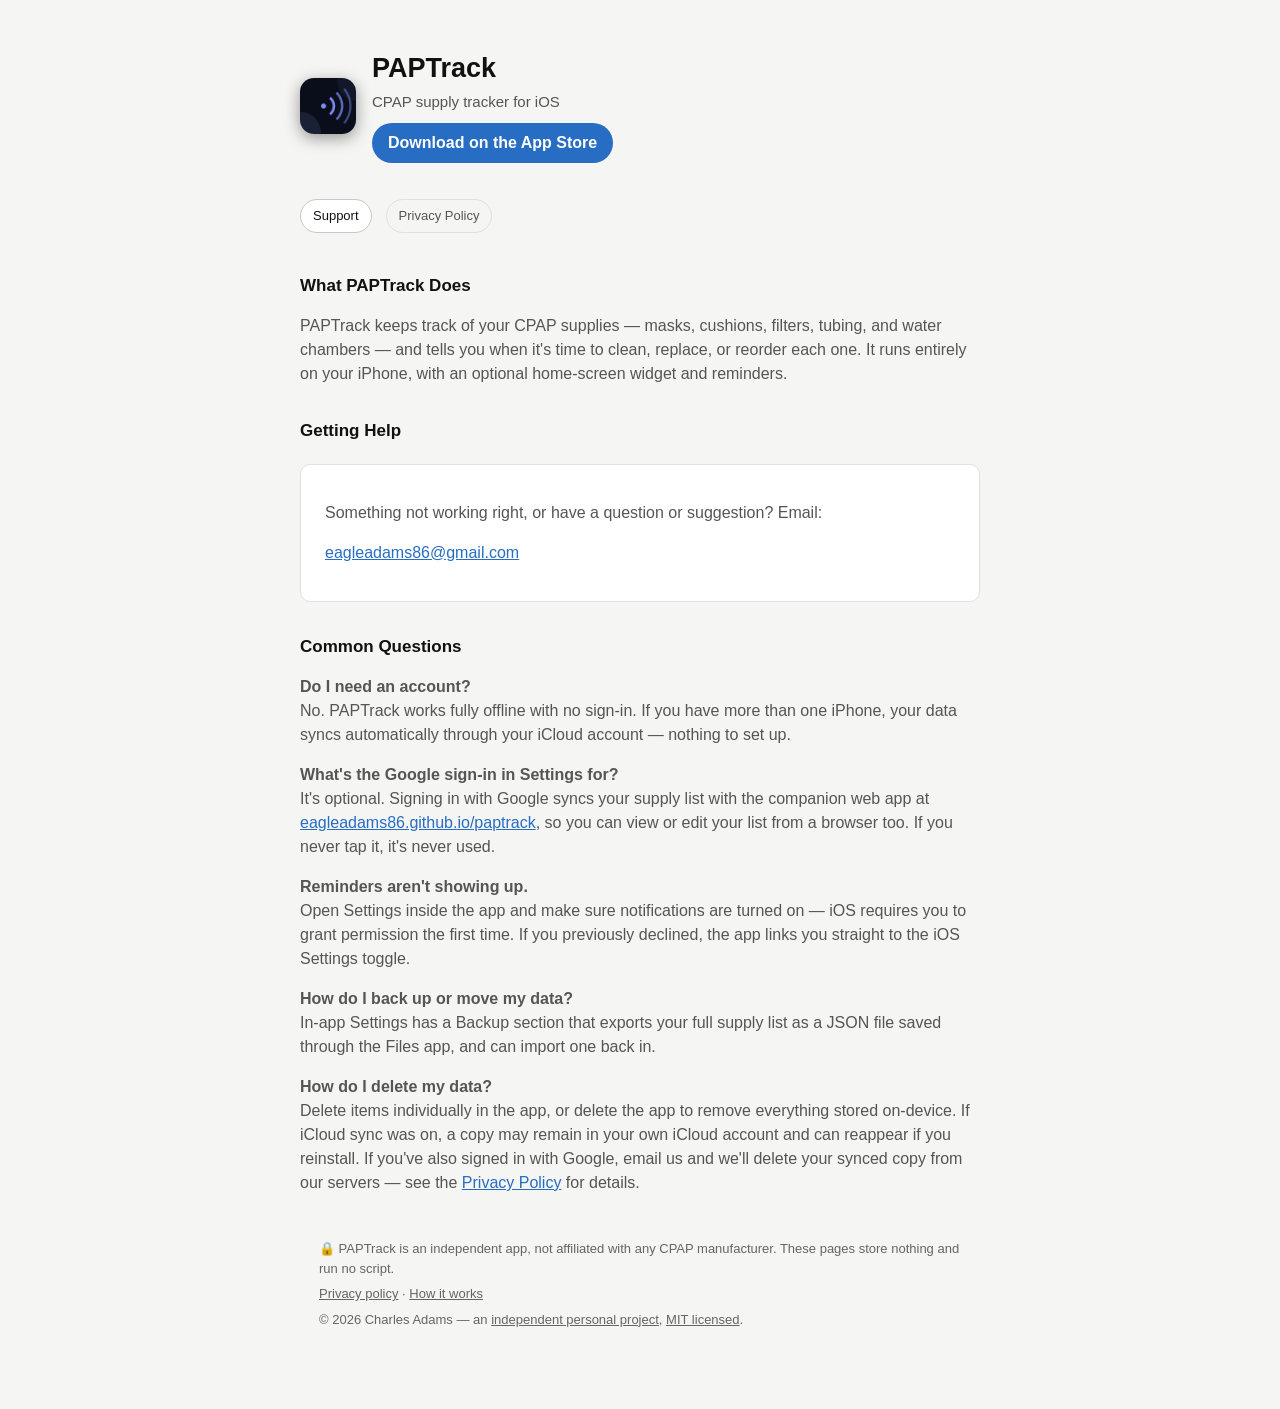
==== commit 44a2f2f1: "Give every page Sprint Predictability's footer Seven different footer shapes across twelve pages, on" ====
--- a/index.html
+++ b/index.html
@@ -69,10 +69,17 @@
        the sibling apps carry, verbatim. .meta draws the separator rule above
        it; .meta.plain is the same ink without a second rule. -->
   <footer>
-    <div class="meta">PAPTrack is an independent app, not affiliated with any CPAP manufacturer.</div>
-    <div class="meta plain"><a href="https://github.com/eagleadams86/paptrack-support">How it works</a> &middot;
-      &copy; 2026 Charles Adams — an independent personal project,
-      <a href="https://github.com/eagleadams86/paptrack-support/blob/main/LICENSE">MIT licensed</a>.</div>
+    <div class="footnotes">
+      <p class="privacy" id="privacyNote">🔒 PAPTrack is an independent app, not affiliated with
+        any CPAP manufacturer. These pages store nothing and run no script.</p>
+      <p class="privacy privacy-links"><a href="privacy.html">Privacy policy</a> &middot;
+        <a href="https://github.com/eagleadams86/paptrack-support" target="_blank" rel="noopener noreferrer">How it works</a></p>
+      <p class="privacy privacy-links">&copy; 2026 Charles Adams — an
+        <a href="https://github.com/eagleadams86/paptrack-support/blob/main/NOTICE"
+           target="_blank" rel="noopener noreferrer">independent personal project</a>,
+        <a href="https://github.com/eagleadams86/paptrack-support/blob/main/LICENSE"
+           target="_blank" rel="noopener noreferrer">MIT licensed</a>.</p>
+    </div>
   </footer>
 </div>
 </body>
--- a/style.css
+++ b/style.css
@@ -1,4 +1,4 @@
-/* ── Palette ────────────────────────────────────────────────────────────────
+/* ── Palette and type ───────────────────────────────────────────────────────
    Comes from `theme.css`, linked before this file — the pack's generated file,
    copied byte-for-byte, the same one every app in the family reads. Until
    2026-08-18 this block held a hand-picked midnight-only SUBSET of the tokens;
@@ -9,6 +9,15 @@
    gone: this site now takes the pack's radius like every other app.
    Never retune anything here: change the pack's tokens.json, run its
    check_contrast.py gate, rebuild, re-copy.
+
+   The TYPE comes from the pack too, since 2026-08-23 — every size below is a
+   `--fs-*` step picked by ROLE from the pack's role contract (rule 7b), not a
+   pixel picked by eye. This file linked theme.css and then set `16px/1.6` with
+   its own font stack on top, which is the whole failure mode check_consumers.py
+   cannot see: it hashes theme.css to prove the file ARRIVED, never that the page
+   uses it. Two role calls worth knowing: the store CTA is `--fs-base` because it
+   is a BUTTON, and the nav pills are `--fs-xs` because they are this site's
+   chrome — the same step every headbar button in the family wears.
 ──────────────────────────────────────────────────────────────────────────── */
 
 * { box-sizing: border-box; }
@@ -18,7 +27,7 @@
   margin: 0;
   background: var(--bg);
   color: var(--text-primary);
-  font: 16px/1.6 -apple-system, BlinkMacSystemFont, "Segoe UI", Roboto, sans-serif;
+  font: var(--fw-normal) var(--fs-base)/var(--lh-base) var(--font-sans);
 }
 
 .wrap {
@@ -42,14 +51,14 @@
 }
 
 header.hero h1 {
-  font-size: 22px;
+  font-size: var(--fs-xl);
   margin: 0;
 }
 
 header.hero p {
   margin: 2px 0 0;
   color: var(--text-secondary);
-  font-size: 14px;
+  font-size: var(--fs-sm);
 }
 
 /* The App Store call-to-action under the hero title: pack ink-on-accent-fill pair. */
@@ -59,8 +68,8 @@
   background: var(--accent);
   color: var(--on-accent);
   text-decoration: none;
-  font-size: 14px;
-  font-weight: 600;
+  font-size: var(--fs-base);
+  font-weight: var(--fw-semibold);
   padding: 8px 16px;
   border-radius: 999px;
 }
@@ -76,7 +85,7 @@
 nav.links a {
   color: var(--text-secondary);
   text-decoration: none;
-  font-size: 14px;
+  font-size: var(--fs-xs);
   padding: 6px 12px;
   border: 1px solid var(--border);
   border-radius: 999px;
@@ -89,7 +98,7 @@
 }
 
 h2 {
-  font-size: 18px;
+  font-size: var(--fs-md);
   margin: 32px 0 10px;
   color: var(--text-primary);
 }
@@ -128,7 +137,7 @@
 
 .meta {
   color: var(--text-muted);
-  font-size: 13px;
+  font-size: var(--fs-xs);
   margin-top: 48px;
   border-top: 1px solid var(--border);
   padding-top: 16px;
@@ -147,5 +156,23 @@
   background: var(--bg-card-alt);
   padding: 2px 6px;
   border-radius: 4px;
-  font-size: 14px;
+  font-family: var(--font-mono);
+  font-size: var(--fs-sm);
 }
+
+/* ── The footer every public page in this account carries ────────────────────
+   Sprint Predictability's, transcribed — it is the design lead for this chrome
+   and a change here belongs there too. Three lines: what the page does with your
+   data, the privacy policy beside the repo under "How it works", and the
+   authorship line, whose TWO links point at NOTICE (who owns it) and LICENSE
+   (the terms) in that order.
+   `footer` is a flex ROW so a cross-link to a sibling can sit at the right-hand
+   end; `.footnotes` keeps the paragraphs stacked inside it, and without that
+   wrapper they become flex items and lay out side by side.
+   The links are MUTED, not accent: provenance at the foot of a document rather
+   than something to click on the way in. */
+footer { display: flex; flex-wrap: wrap; align-items: flex-end; gap: 12px; }
+.footnotes { flex: 1 1 320px; min-width: 0; }
+.privacy { font-size: var(--fs-xs); color: var(--text-muted); margin: 28px 0 0; padding-left: 19px; }
+.privacy-links { margin-top: 6px; }
+.privacy-links a { color: var(--text-muted); }
